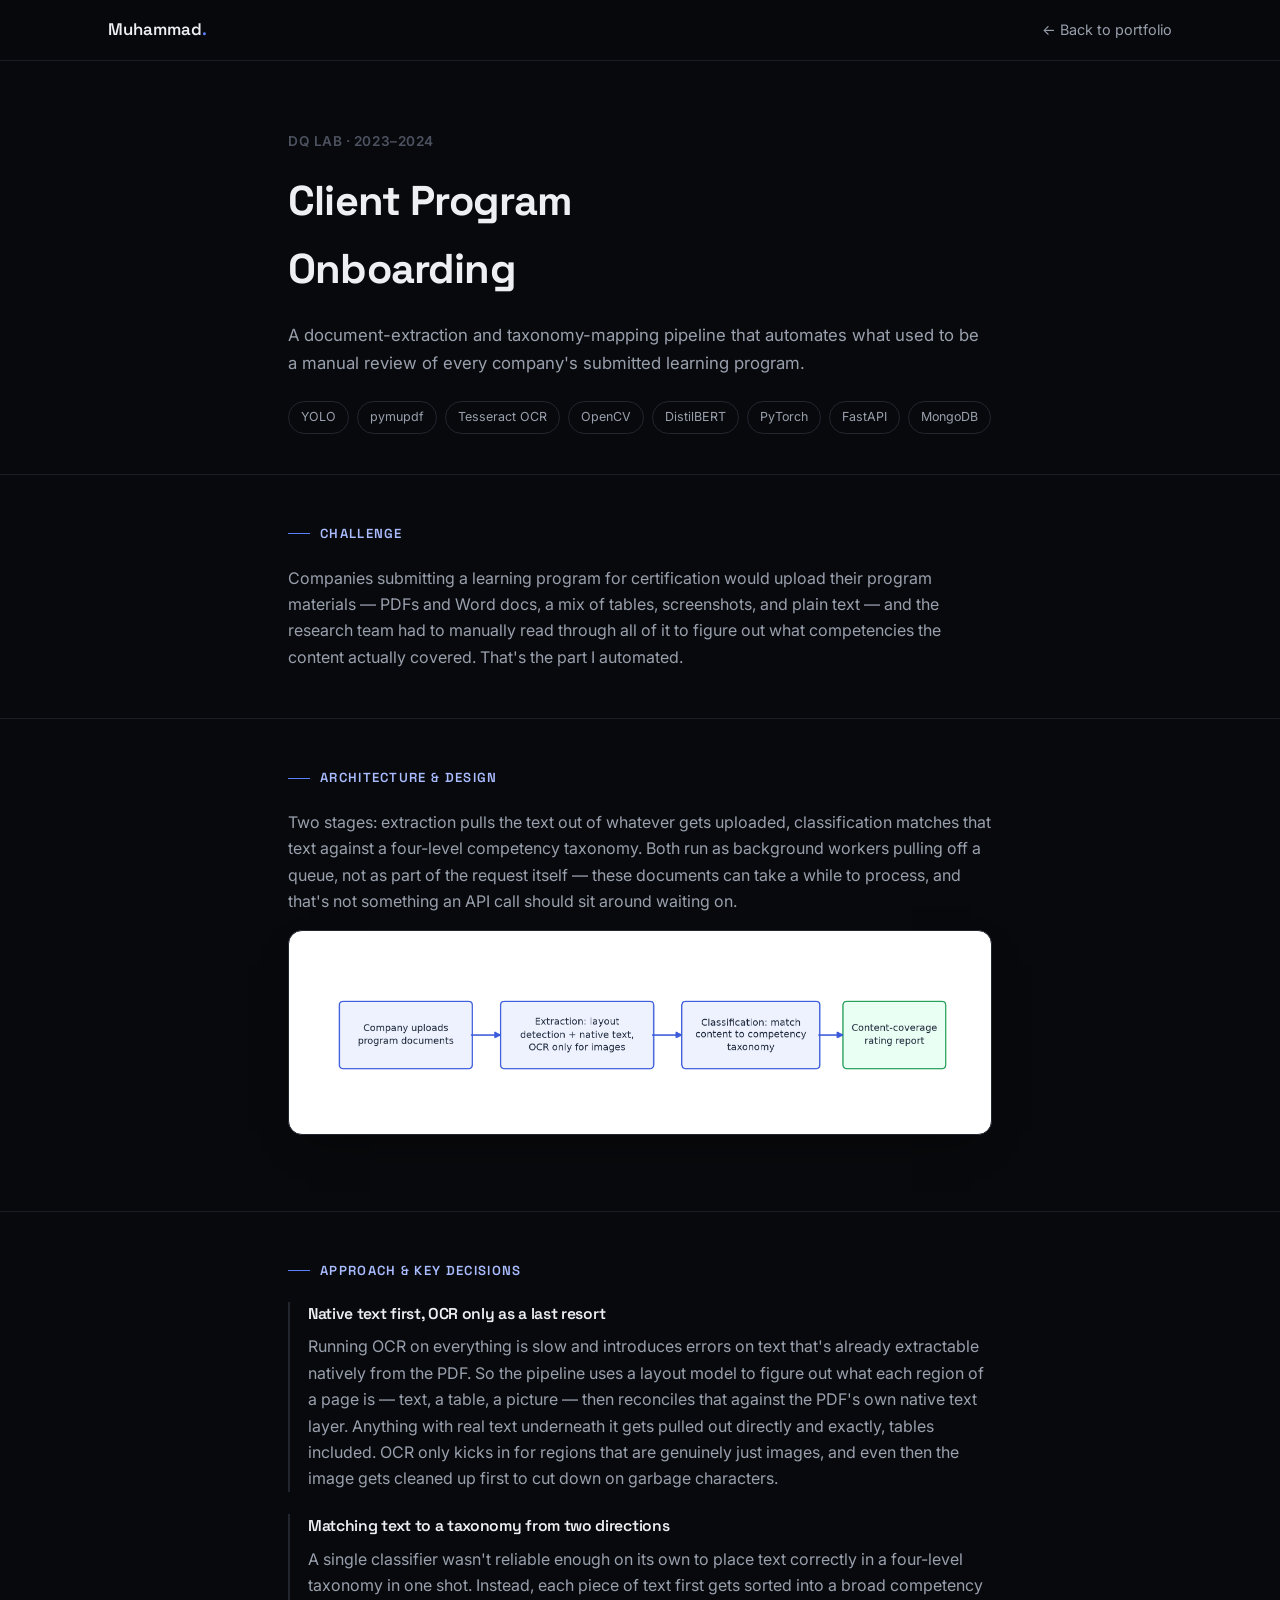
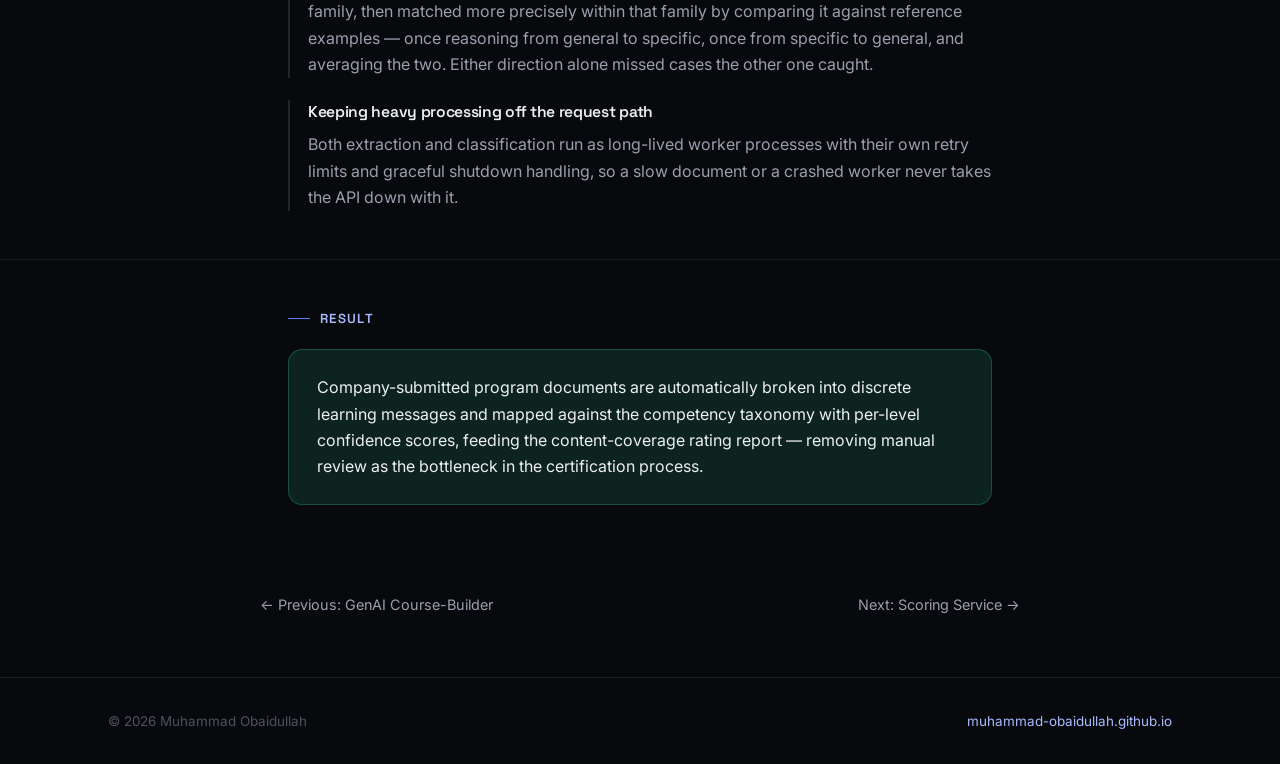
==== projects/client-onboarding.html @ df45f11d "Redesign portfolio: hero with photo, project card grid linking to detailed case-study pages, skills " ====
<!doctype html>
<html lang="en">
<head>
<meta charset="UTF-8">
<meta name="viewport" content="width=device-width, initial-scale=1.0">
<title>Client Program Onboarding — Muhammad Obaidullah</title>
<meta name="description" content="Case study: a document extraction and competency-taxonomy mapping pipeline for program certification review.">
<link rel="preconnect" href="https://fonts.googleapis.com">
<link rel="preconnect" href="https://fonts.gstatic.com" crossorigin>
<link href="https://fonts.googleapis.com/css2?family=Space+Grotesk:wght@500;600;700&family=Inter:wght@400;500;600&display=swap" rel="stylesheet">
<link rel="stylesheet" href="../style.css">
</head>
<body>

<header class="site-header">
  <div class="wrap">
    <span class="brand">Muhammad<span>.</span></span>
    <a class="back-link" href="../index.html#work">← Back to portfolio</a>
  </div>
</header>

<main>
  <section class="proj-hero">
    <div class="wrap-narrow">
      <p class="proj-meta">DQ Lab · 2023–2024</p>
      <h1>Client Program Onboarding</h1>
      <p class="lede">
        A document-extraction and taxonomy-mapping pipeline that automates what used to be
        a manual review of every company's submitted learning program.
      </p>
      <div class="proj-tags">
        <span>YOLO</span><span>pymupdf</span><span>Tesseract OCR</span><span>OpenCV</span><span>DistilBERT</span><span>PyTorch</span><span>FastAPI</span><span>MongoDB</span>
      </div>
    </div>
  </section>

  <section class="proj-section">
    <div class="wrap-narrow">
      <h2>Challenge</h2>
      <p>
        Companies submitting a learning program for certification would upload their program
        materials — PDFs and Word docs, a mix of tables, screenshots, and plain text — and
        the research team had to manually read through all of it to figure out what
        competencies the content actually covered. That's the part I automated.
      </p>
    </div>
  </section>

  <section class="proj-section">
    <div class="wrap-narrow">
      <h2>Architecture &amp; design</h2>
      <p>
        Two stages: extraction pulls the text out of whatever gets uploaded, classification
        matches that text against a four-level competency taxonomy. Both run as background
        workers pulling off a queue, not as part of the request itself — these documents can
        take a while to process, and that's not something an API call should sit around
        waiting on.
      </p>
      <div class="proj-diagram">
        <img src="../images/diagrams/diagram-2-onboarding.png" alt="Document onboarding pipeline: company uploads program documents, extraction stage combines layout detection with native PDF text and OCR only for images, classification matches content to a competency taxonomy, producing a content-coverage rating report.">
      </div>
    </div>
  </section>

  <section class="proj-section">
    <div class="wrap-narrow">
      <h2>Approach &amp; key decisions</h2>

      <div class="decision">
        <h4>Native text first, OCR only as a last resort</h4>
        <p>
          Running OCR on everything is slow and introduces errors on text that's already
          extractable natively from the PDF. So the pipeline uses a layout model to figure
          out what each region of a page is — text, a table, a picture — then reconciles
          that against the PDF's own native text layer. Anything with real text underneath
          it gets pulled out directly and exactly, tables included. OCR only kicks in for
          regions that are genuinely just images, and even then the image gets cleaned up
          first to cut down on garbage characters.
        </p>
      </div>

      <div class="decision">
        <h4>Matching text to a taxonomy from two directions</h4>
        <p>
          A single classifier wasn't reliable enough on its own to place text correctly in a
          four-level taxonomy in one shot. Instead, each piece of text first gets sorted into
          a broad competency family, then matched more precisely within that family by
          comparing it against reference examples — once reasoning from general to specific,
          once from specific to general, and averaging the two. Either direction alone
          missed cases the other one caught.
        </p>
      </div>

      <div class="decision">
        <h4>Keeping heavy processing off the request path</h4>
        <p>
          Both extraction and classification run as long-lived worker processes with their
          own retry limits and graceful shutdown handling, so a slow document or a crashed
          worker never takes the API down with it.
        </p>
      </div>
    </div>
  </section>

  <section class="proj-section">
    <div class="wrap-narrow">
      <h2>Result</h2>
      <div class="result-banner">
        <p>
          Company-submitted program documents are automatically broken into discrete
          learning messages and mapped against the competency taxonomy with per-level
          confidence scores, feeding the content-coverage rating report — removing manual
          review as the bottleneck in the certification process.
        </p>
      </div>
    </div>
  </section>

  <div class="wrap-narrow proj-nav">
    <a href="course-builder.html">← Previous: GenAI Course-Builder</a>
    <a href="scoring-service.html">Next: Scoring Service →</a>
  </div>
</main>

<footer>
  <div class="wrap">
    <span>© <span id="year"></span> Muhammad Obaidullah</span>
    <span><a href="../index.html">muhammad-obaidullah.github.io</a></span>
  </div>
</footer>

<script src="../script.js"></script>
</body>
</html>
---- style.css ----
/* ---------------------------------------------------------------------- */
/* Tokens                                                                  */
/* ---------------------------------------------------------------------- */
:root {
  --bg: #08090c;
  --bg-soft: #0e1015;
  --card: #12151b;
  --card-hover: #171b23;
  --border: #22262f;
  --border-soft: #1a1d24;
  --text: #edeff3;
  --text-dim: #99a0ad;
  --text-faint: #4d5260;
  --accent: #5b7fff;
  --accent-soft: #5b7fff26;
  --accent-text: #a9bcff;
  --good: #34d399;
  --good-soft: #34d39922;
  --max: 1120px;
  --max-narrow: 760px;
  --radius: 14px;
  --font-display: "Space Grotesk", "Segoe UI", sans-serif;
  --font-body: "Inter", -apple-system, BlinkMacSystemFont, "Segoe UI", sans-serif;
}

* { box-sizing: border-box; }
html { scroll-behavior: smooth; }

body {
  margin: 0;
  background: var(--bg);
  color: var(--text);
  font-family: var(--font-body);
  line-height: 1.65;
  font-size: 16px;
  -webkit-font-smoothing: antialiased;
}

.wrap { max-width: var(--max); margin: 0 auto; padding: 0 28px; }
.wrap-narrow { max-width: var(--max-narrow); margin: 0 auto; padding: 0 28px; }

a { color: var(--accent-text); text-decoration: none; }
a:hover { text-decoration: underline; }

h1, h2, h3, h4 { font-family: var(--font-display); letter-spacing: -0.02em; margin: 0; }

img { max-width: 100%; display: block; }

::selection { background: var(--accent-soft); color: var(--text); }

/* ---------------------------------------------------------------------- */
/* Header                                                                  */
/* ---------------------------------------------------------------------- */
.site-header {
  position: sticky;
  top: 0;
  z-index: 20;
  background: rgba(8, 9, 12, 0.82);
  backdrop-filter: blur(10px);
  border-bottom: 1px solid var(--border-soft);
}
.site-header .wrap {
  display: flex;
  align-items: center;
  justify-content: space-between;
  padding: 16px 28px;
}
.brand {
  font-family: var(--font-display);
  font-weight: 600;
  font-size: 1.05rem;
  color: var(--text);
}
.brand span { color: var(--accent); }
nav.site-nav { display: flex; align-items: center; gap: 28px; }
nav.site-nav a {
  color: var(--text-dim);
  font-size: 0.9rem;
  font-weight: 500;
}
nav.site-nav a:hover { color: var(--text); text-decoration: none; }
.nav-cta {
  padding: 9px 18px;
  border-radius: 999px;
  border: 1px solid var(--border);
  color: var(--text) !important;
  font-size: 0.85rem !important;
  font-weight: 600 !important;
}
.nav-cta:hover { border-color: var(--accent); background: var(--accent-soft); text-decoration: none !important; }
.back-link { color: var(--text-dim); font-size: 0.9rem; }
.back-link:hover { color: var(--text); }

/* ---------------------------------------------------------------------- */
/* Hero                                                                    */
/* ---------------------------------------------------------------------- */
.hero {
  position: relative;
  padding: 92px 0 72px;
  overflow: hidden;
}
.hero::before {
  content: "";
  position: absolute;
  top: -220px;
  right: -180px;
  width: 640px;
  height: 640px;
  background:
    radial-gradient(circle at 30% 30%, #5b7fff55, transparent 60%),
    radial-gradient(circle at 70% 70%, #34d39933, transparent 55%);
  filter: blur(10px);
  animation: drift 16s ease-in-out infinite alternate;
  pointer-events: none;
}
@keyframes drift {
  from { transform: translate(0, 0) scale(1); }
  to   { transform: translate(-40px, 30px) scale(1.08); }
}
.hero .wrap { position: relative; }
.hero-grid {
  display: grid;
  grid-template-columns: 1fr auto;
  gap: 48px;
  align-items: center;
}
.eyebrow {
  display: inline-flex;
  align-items: center;
  gap: 10px;
  color: var(--accent-text);
  font-size: 0.82rem;
  font-weight: 600;
  letter-spacing: 0.08em;
  text-transform: uppercase;
  margin: 0 0 20px;
}
.eyebrow::before { content: ""; width: 22px; height: 1px; background: var(--accent); display: inline-block; }
.hero h1 {
  font-size: clamp(2.2rem, 5vw, 3.4rem);
  line-height: 1.08;
  margin: 0 0 24px;
  max-width: 11ch;
}
.hero h1 .outline {
  color: transparent;
  -webkit-text-stroke: 1.5px var(--text-dim);
}
.hero .summary {
  color: var(--text-dim);
  max-width: 52ch;
  font-size: 1.02rem;
  margin: 0 0 32px;
}
.hero-actions { display: flex; gap: 14px; flex-wrap: wrap; }
.btn {
  display: inline-flex;
  align-items: center;
  gap: 8px;
  padding: 13px 24px;
  border-radius: 999px;
  font-weight: 600;
  font-size: 0.92rem;
}
.btn-primary {
  background: var(--accent);
  color: #0a0b0f !important;
}
.btn-primary:hover { background: #7a97ff; text-decoration: none; }
.btn-ghost {
  border: 1px solid var(--border);
  color: var(--text) !important;
}
.btn-ghost:hover { border-color: var(--accent); background: var(--accent-soft); text-decoration: none; }

.hero-photo {
  width: 168px;
  height: 168px;
  border-radius: 28px;
  overflow: hidden;
  border: 1px solid var(--border);
  box-shadow: 0 0 0 6px var(--accent-soft), 0 20px 50px -20px rgba(0,0,0,0.7);
  flex-shrink: 0;
}
.hero-photo img { width: 100%; height: 100%; object-fit: cover; }

/* ---------------------------------------------------------------------- */
/* Stats                                                                   */
/* ---------------------------------------------------------------------- */
.stats {
  border-top: 1px solid var(--border-soft);
  border-bottom: 1px solid var(--border-soft);
  padding: 36px 0;
}
.stats .wrap {
  display: grid;
  grid-template-columns: repeat(4, 1fr);
  gap: 24px;
}
.stat-num {
  font-family: var(--font-display);
  font-size: 2.1rem;
  color: var(--accent-text);
  font-weight: 600;
}
.stat-label { color: var(--text-dim); font-size: 0.86rem; margin-top: 4px; }

/* ---------------------------------------------------------------------- */
/* Sections                                                                */
/* ---------------------------------------------------------------------- */
section { padding: 88px 0; }
.section-label {
  display: inline-flex;
  align-items: center;
  gap: 10px;
  color: var(--text-dim);
  font-size: 0.8rem;
  font-weight: 600;
  letter-spacing: 0.1em;
  text-transform: uppercase;
  margin: 0 0 18px;
}
.section-label::before { content: ""; width: 22px; height: 1px; background: var(--accent); }
.section-title {
  font-size: clamp(1.5rem, 3vw, 2.1rem);
  margin: 0 0 40px;
  max-width: 24ch;
}

/* About reveal */
.about-text {
  font-size: clamp(1.1rem, 2.2vw, 1.45rem);
  line-height: 1.6;
  max-width: 820px;
  font-family: var(--font-display);
  font-weight: 500;
}
.about-text .word {
  color: var(--text-faint);
  transition: color 0.4s ease;
}
.about-text .word.revealed { color: var(--text); }
.about-sub {
  margin-top: 28px;
  color: var(--text-dim);
  max-width: 640px;
}

/* ---------------------------------------------------------------------- */
/* Experience timeline                                                     */
/* ---------------------------------------------------------------------- */
.timeline { position: relative; padding-left: 28px; border-left: 1px solid var(--border); }
.tl-item { position: relative; padding-bottom: 40px; }
.tl-item:last-child { padding-bottom: 0; }
.tl-item::before {
  content: "";
  position: absolute;
  left: -33px;
  top: 4px;
  width: 9px;
  height: 9px;
  border-radius: 50%;
  background: var(--bg);
  border: 2px solid var(--accent);
}
.tl-head {
  display: flex;
  justify-content: space-between;
  align-items: baseline;
  flex-wrap: wrap;
  gap: 4px 16px;
  margin-bottom: 6px;
}
.tl-head h3 { font-size: 1.08rem; font-weight: 600; }
.tl-head .company { color: var(--accent-text); }
.tl-date { color: var(--text-faint); font-size: 0.84rem; white-space: nowrap; }
.tl-item p { color: var(--text-dim); margin: 0; max-width: 64ch; }
.tl-item .tl-link { font-size: 0.86rem; margin-top: 8px; display: inline-block; }

/* ---------------------------------------------------------------------- */
/* Work grid (project cards)                                               */
/* ---------------------------------------------------------------------- */
.work-grid {
  display: grid;
  grid-template-columns: repeat(2, 1fr);
  gap: 24px;
}
.work-card {
  display: block;
  background: var(--card);
  border: 1px solid var(--border);
  border-radius: var(--radius);
  overflow: hidden;
  transition: border-color 0.2s ease, transform 0.2s ease, background 0.2s ease;
}
.work-card:hover {
  border-color: var(--accent);
  background: var(--card-hover);
  text-decoration: none;
  transform: translateY(-3px);
}
.work-card .thumb {
  background: #ffffff;
  padding: 18px;
  display: flex;
  align-items: center;
  justify-content: center;
  height: 168px;
}
.work-card .thumb img { width: 100%; height: 100%; object-fit: contain; }
.work-card .body { padding: 22px 22px 24px; }
.work-card .meta {
  color: var(--text-faint);
  font-size: 0.78rem;
  font-weight: 600;
  letter-spacing: 0.04em;
  text-transform: uppercase;
  margin: 0 0 8px;
}
.work-card h3 { font-size: 1.12rem; margin: 0 0 10px; color: var(--text); }
.work-card .tags { display: flex; flex-wrap: wrap; gap: 6px; margin: 0 0 14px; }
.work-card .tags span {
  font-size: 0.74rem;
  color: var(--text-dim);
  border: 1px solid var(--border);
  padding: 3px 10px;
  border-radius: 999px;
}
.work-card .view {
  color: var(--accent-text);
  font-size: 0.86rem;
  font-weight: 600;
}
.work-card.full { grid-column: 1 / -1; }
.work-card.full .thumb { height: 220px; }

/* ---------------------------------------------------------------------- */
/* Skills accordion                                                        */
/* ---------------------------------------------------------------------- */
.accordion-item { border-top: 1px solid var(--border-soft); }
.accordion-item:last-child { border-bottom: 1px solid var(--border-soft); }
.accordion-trigger {
  width: 100%;
  background: none;
  border: none;
  display: flex;
  align-items: center;
  gap: 16px;
  padding: 22px 0;
  cursor: pointer;
  text-align: left;
  color: var(--text);
  font-family: var(--font-display);
}
.accordion-trigger .idx { color: var(--text-faint); font-size: 0.8rem; width: 22px; flex-shrink: 0; }
.accordion-trigger .label { font-size: 1.08rem; font-weight: 500; flex: 1; }
.accordion-trigger .icon {
  color: var(--text-dim);
  font-size: 1.3rem;
  font-weight: 300;
  transition: transform 0.25s ease;
}
.accordion-item.open .accordion-trigger .icon { transform: rotate(45deg); color: var(--accent); }
.accordion-panel {
  max-height: 0;
  overflow: hidden;
  transition: max-height 0.3s ease, padding 0.3s ease;
}
.accordion-item.open .accordion-panel { max-height: 240px; padding-bottom: 24px; }
.accordion-panel .tags { display: flex; flex-wrap: wrap; gap: 8px; padding-left: 38px; }
.accordion-panel .tags span {
  font-size: 0.82rem;
  color: var(--text-dim);
  border: 1px solid var(--border);
  padding: 6px 14px;
  border-radius: 999px;
}

/* ---------------------------------------------------------------------- */
/* Education / contact                                                     */
/* ---------------------------------------------------------------------- */
#education p, #contact .lead { color: var(--text-dim); max-width: 640px; margin: 0 0 14px; }
.contact-links { display: flex; gap: 20px; flex-wrap: wrap; margin-top: 28px; }
.contact-links a { font-size: 0.95rem; }

/* Footer */
footer {
  border-top: 1px solid var(--border-soft);
  padding: 32px 0;
  color: var(--text-faint);
  font-size: 0.84rem;
}
footer .wrap { display: flex; justify-content: space-between; flex-wrap: wrap; gap: 10px; }

/* ---------------------------------------------------------------------- */
/* Project detail pages                                                    */
/* ---------------------------------------------------------------------- */
.proj-hero { padding: 56px 0 40px; border-bottom: 1px solid var(--border-soft); }
.proj-meta { color: var(--text-faint); font-size: 0.85rem; font-weight: 600; letter-spacing: 0.04em; text-transform: uppercase; margin-bottom: 14px; }
.proj-hero h1 { font-size: clamp(1.8rem, 4vw, 2.6rem); margin-bottom: 18px; max-width: 18ch; }
.proj-hero .lede { color: var(--text-dim); font-size: 1.05rem; max-width: 70ch; margin-bottom: 24px; }
.proj-tags { display: flex; flex-wrap: wrap; gap: 8px; }
.proj-tags span { font-size: 0.78rem; color: var(--text-dim); border: 1px solid var(--border); padding: 5px 12px; border-radius: 999px; }

.proj-section { padding: 48px 0; border-bottom: 1px solid var(--border-soft); }
.proj-section:last-of-type { border-bottom: none; }
.proj-section h2 {
  font-size: 0.82rem;
  font-weight: 600;
  letter-spacing: 0.1em;
  text-transform: uppercase;
  color: var(--accent-text);
  margin-bottom: 20px;
  display: flex;
  align-items: center;
  gap: 10px;
}
.proj-section h2::before { content: ""; width: 22px; height: 1px; background: var(--accent); }
.proj-section p { color: var(--text-dim); max-width: 72ch; margin: 0 0 16px; }
.proj-section p:last-child { margin-bottom: 0; }
.proj-section p strong { color: var(--text); }

.proj-diagram {
  margin: 8px 0 28px;
  padding: 20px;
  background: #ffffff;
  border-radius: var(--radius);
  border: 1px solid var(--border);
  box-shadow: 0 16px 40px -20px rgba(0,0,0,0.6);
  overflow-x: auto;
}
.proj-diagram img { min-width: 600px; margin: 0 auto; }

.decision {
  margin-bottom: 22px;
  padding-left: 18px;
  border-left: 2px solid var(--border);
}
.decision:last-child { margin-bottom: 0; }
.decision h4 { font-size: 0.98rem; color: var(--text); margin-bottom: 6px; font-weight: 600; }
.decision p { margin: 0; }

.result-banner {
  background: var(--good-soft);
  border: 1px solid #34d39944;
  border-radius: var(--radius);
  padding: 24px 28px;
}
.result-banner p { color: var(--text); margin: 0; }

.proj-links { display: flex; gap: 20px; margin-top: 24px; }

.proj-nav {
  padding: 40px 0 60px;
  display: flex;
  justify-content: space-between;
  gap: 20px;
}
.proj-nav a {
  color: var(--text-dim);
  font-size: 0.9rem;
}
.proj-nav a:hover { color: var(--text); }

/* ---------------------------------------------------------------------- */
/* Responsive                                                              */
/* ---------------------------------------------------------------------- */
@media (max-width: 860px) {
  .hero-grid { grid-template-columns: 1fr; }
  .hero-photo { width: 110px; height: 110px; border-radius: 22px; order: -1; }
  .stats .wrap { grid-template-columns: repeat(2, 1fr); row-gap: 28px; }
  .work-grid { grid-template-columns: 1fr; }
}
@media (max-width: 640px) {
  nav.site-nav { display: none; }
  section { padding: 64px 0; }
  .hero { padding: 64px 0 48px; }
  .timeline { padding-left: 20px; }
  .tl-item::before { left: -25px; }
}
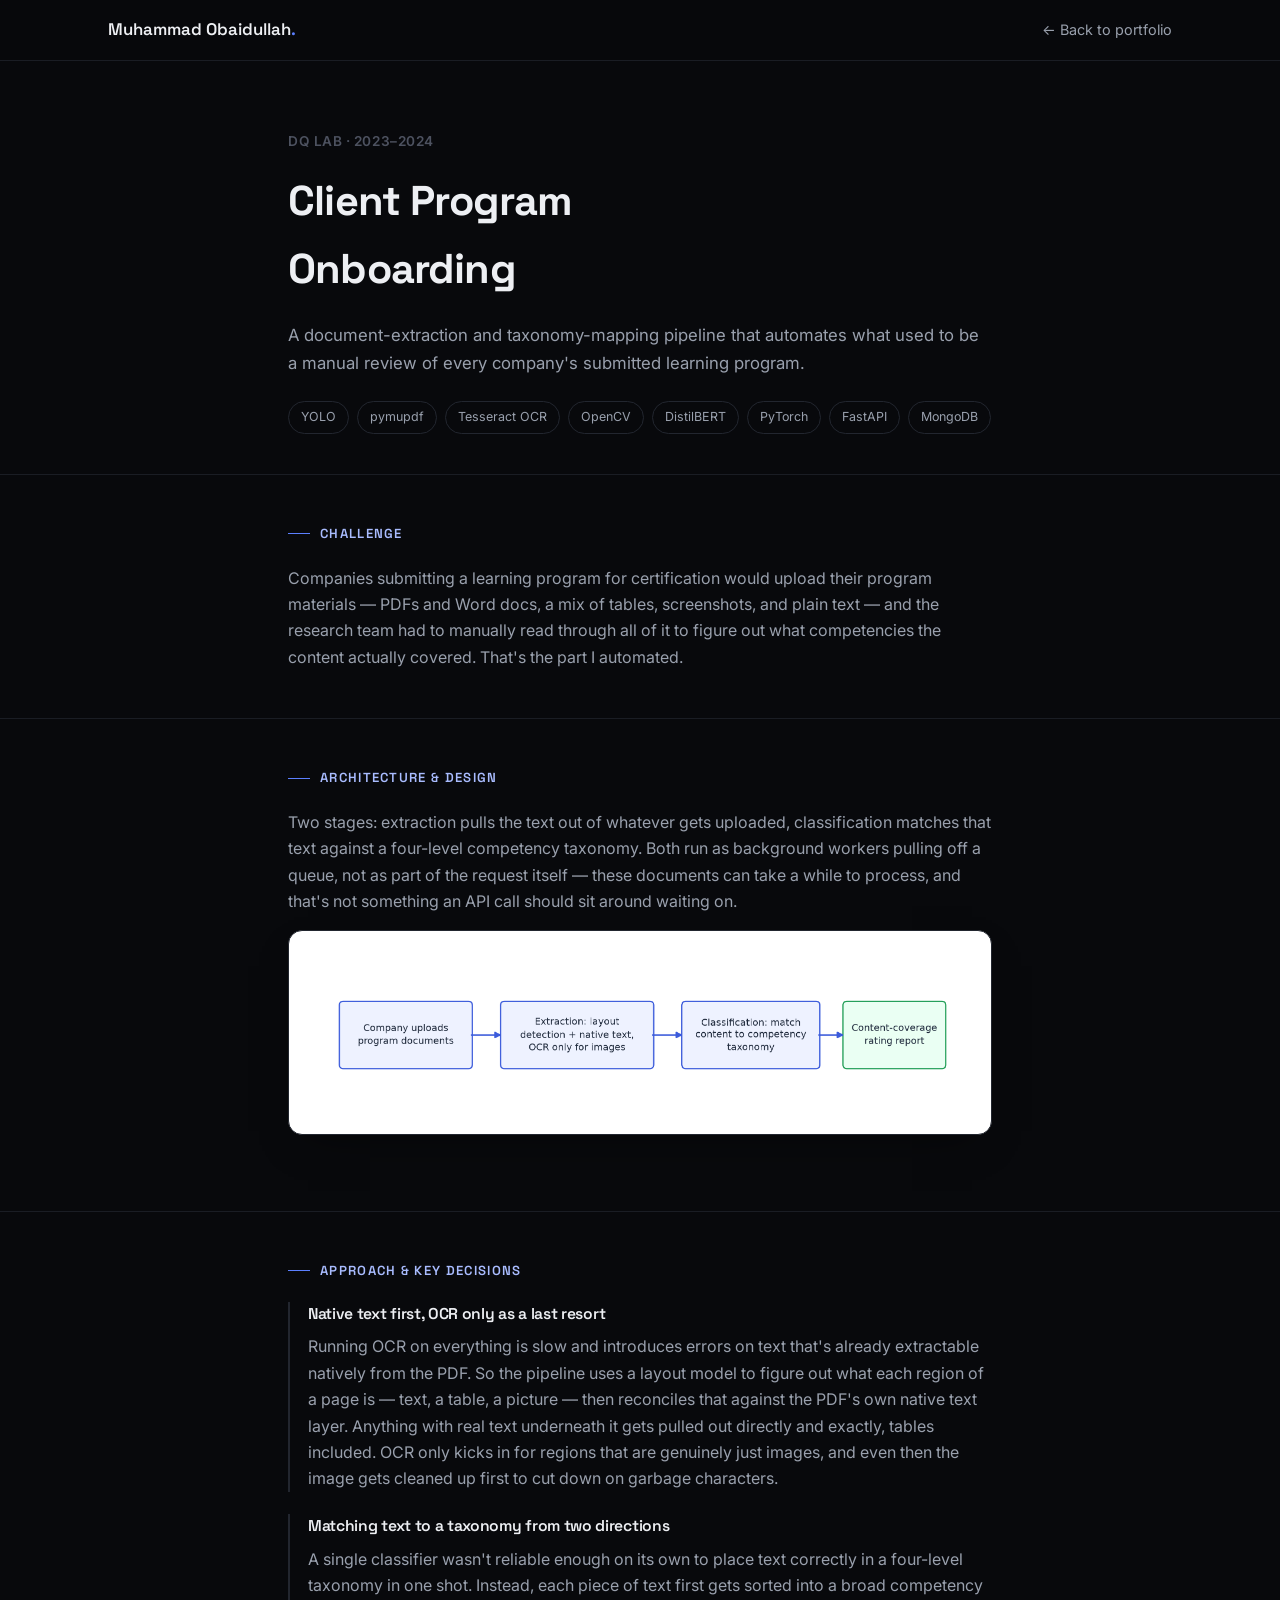
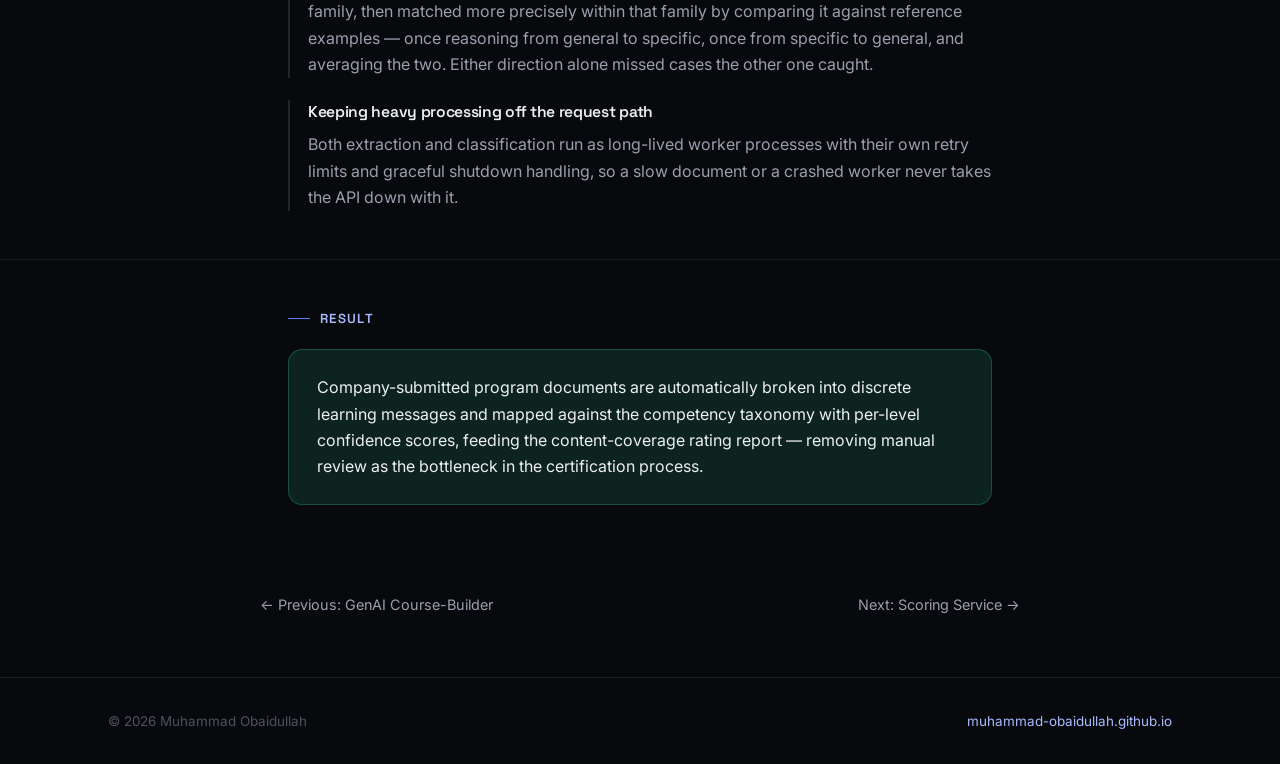
==== commit 7dcc61bd: "Recrop photo to shoulders, fix layout width consistency, make experience holistic, remove duplicatio" ====
--- a/projects/client-onboarding.html
+++ b/projects/client-onboarding.html
@@ -14,7 +14,7 @@
 
 <header class="site-header">
   <div class="wrap">
-    <span class="brand">Muhammad<span>.</span></span>
+    <span class="brand">Muhammad Obaidullah<span>.</span></span>
     <a class="back-link" href="../index.html#work">← Back to portfolio</a>
   </div>
 </header>
--- a/style.css
+++ b/style.css
@@ -194,8 +194,8 @@
 }
 .stats .wrap {
   display: grid;
-  grid-template-columns: repeat(4, 1fr);
-  gap: 24px;
+  grid-template-columns: repeat(3, max-content);
+  gap: 56px;
 }
 .stat-num {
   font-family: var(--font-display);
@@ -249,7 +249,7 @@
 /* ---------------------------------------------------------------------- */
 /* Experience timeline                                                     */
 /* ---------------------------------------------------------------------- */
-.timeline { position: relative; padding-left: 28px; border-left: 1px solid var(--border); }
+.timeline { position: relative; max-width: 780px; padding-left: 28px; border-left: 1px solid var(--border); }
 .tl-item { position: relative; padding-bottom: 40px; }
 .tl-item:last-child { padding-bottom: 0; }
 .tl-item::before {
@@ -337,6 +337,7 @@
 /* ---------------------------------------------------------------------- */
 /* Skills accordion                                                        */
 /* ---------------------------------------------------------------------- */
+.accordion { max-width: 780px; }
 .accordion-item { border-top: 1px solid var(--border-soft); }
 .accordion-item:last-child { border-bottom: 1px solid var(--border-soft); }
 .accordion-trigger {
@@ -468,7 +469,7 @@
 @media (max-width: 860px) {
   .hero-grid { grid-template-columns: 1fr; }
   .hero-photo { width: 110px; height: 110px; border-radius: 22px; order: -1; }
-  .stats .wrap { grid-template-columns: repeat(2, 1fr); row-gap: 28px; }
+  .stats .wrap { grid-template-columns: repeat(3, 1fr); gap: 20px; }
   .work-grid { grid-template-columns: 1fr; }
 }
 @media (max-width: 640px) {
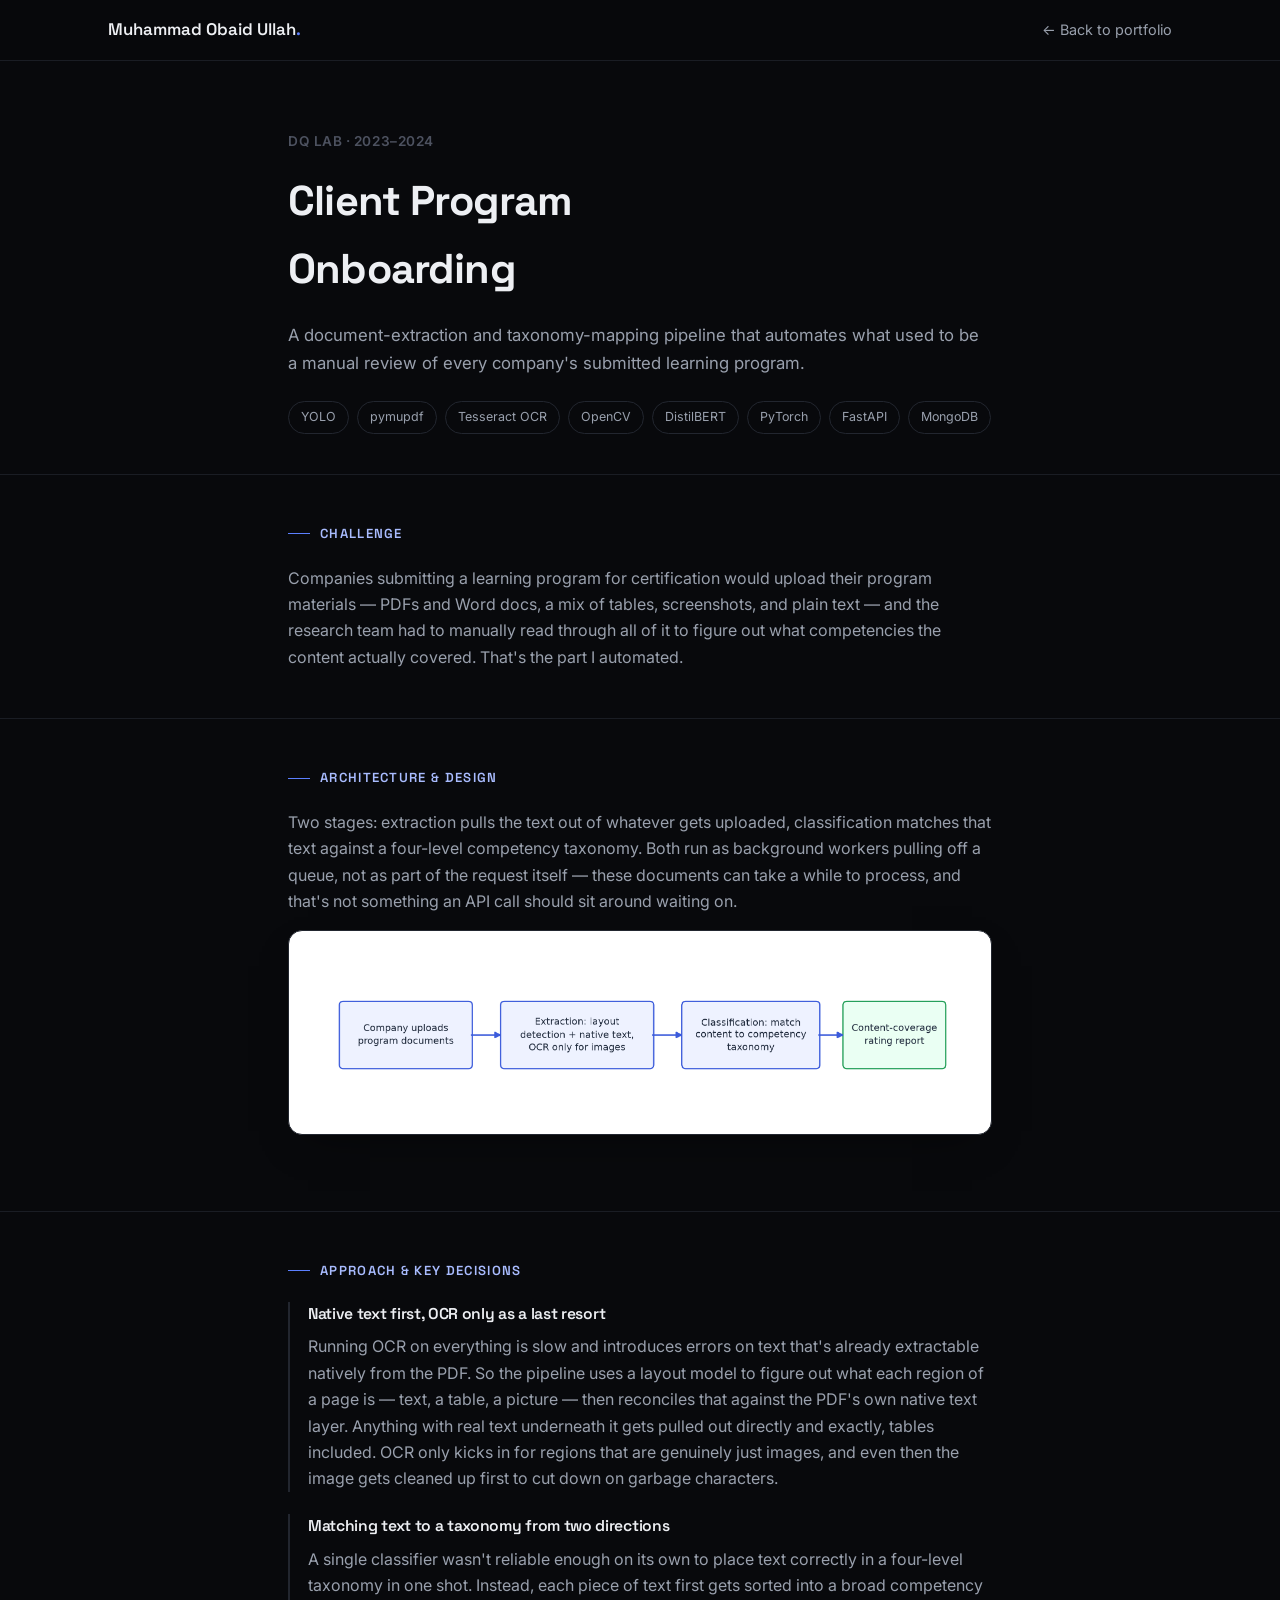
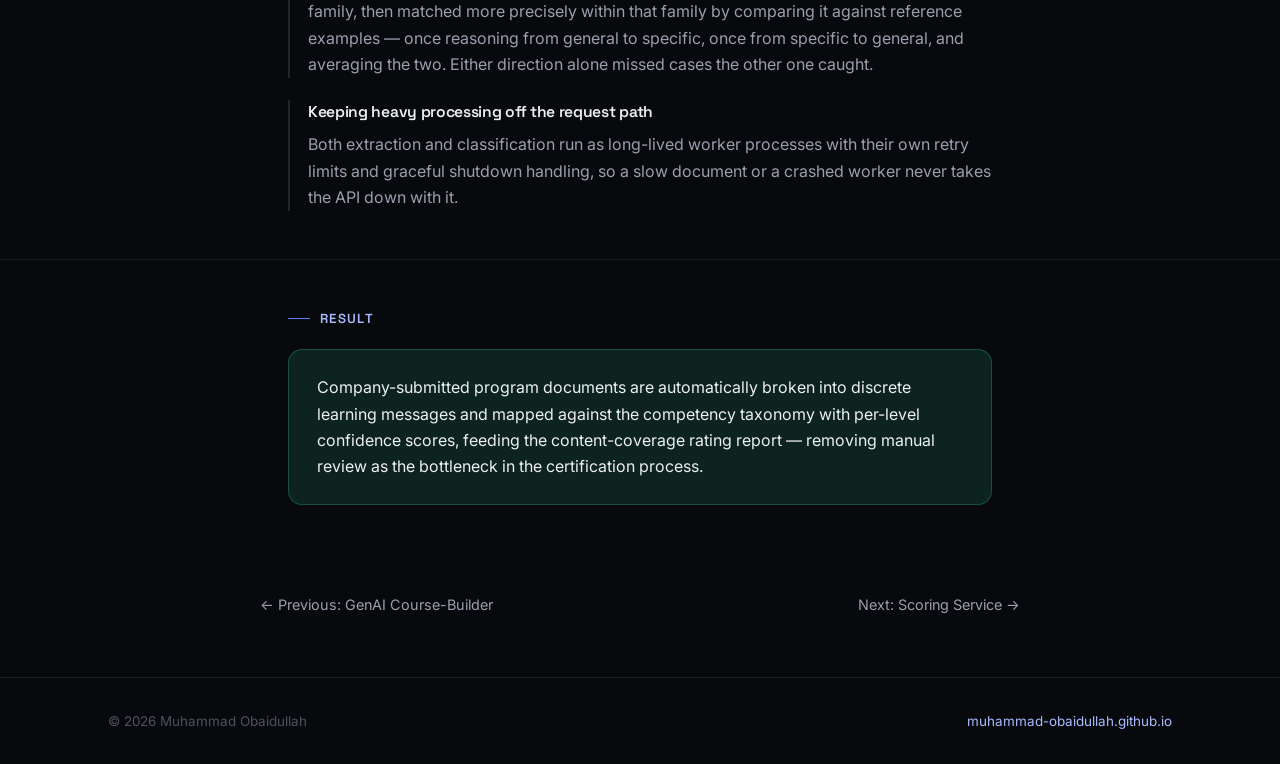
==== commit 635ccb26: "Remove hero photo, apply Obaid Ullah spelling consistently across project pages" ====
--- a/projects/client-onboarding.html
+++ b/projects/client-onboarding.html
@@ -14,7 +14,7 @@
 
 <header class="site-header">
   <div class="wrap">
-    <span class="brand">Muhammad Obaidullah<span>.</span></span>
+    <span class="brand">Muhammad Obaid Ullah<span>.</span></span>
     <a class="back-link" href="../index.html#work">← Back to portfolio</a>
   </div>
 </header>
--- a/style.css
+++ b/style.css
@@ -118,12 +118,6 @@
   to   { transform: translate(-40px, 30px) scale(1.08); }
 }
 .hero .wrap { position: relative; }
-.hero-grid {
-  display: grid;
-  grid-template-columns: 1fr auto;
-  gap: 48px;
-  align-items: center;
-}
 .eyebrow {
   display: inline-flex;
   align-items: center;
@@ -172,17 +166,6 @@
   color: var(--text) !important;
 }
 .btn-ghost:hover { border-color: var(--accent); background: var(--accent-soft); text-decoration: none; }
-
-.hero-photo {
-  width: 168px;
-  height: 168px;
-  border-radius: 28px;
-  overflow: hidden;
-  border: 1px solid var(--border);
-  box-shadow: 0 0 0 6px var(--accent-soft), 0 20px 50px -20px rgba(0,0,0,0.7);
-  flex-shrink: 0;
-}
-.hero-photo img { width: 100%; height: 100%; object-fit: cover; }
 
 /* ---------------------------------------------------------------------- */
 /* Stats                                                                   */
@@ -467,8 +450,6 @@
 /* Responsive                                                              */
 /* ---------------------------------------------------------------------- */
 @media (max-width: 860px) {
-  .hero-grid { grid-template-columns: 1fr; }
-  .hero-photo { width: 110px; height: 110px; border-radius: 22px; order: -1; }
   .stats .wrap { grid-template-columns: repeat(3, 1fr); gap: 20px; }
   .work-grid { grid-template-columns: 1fr; }
 }
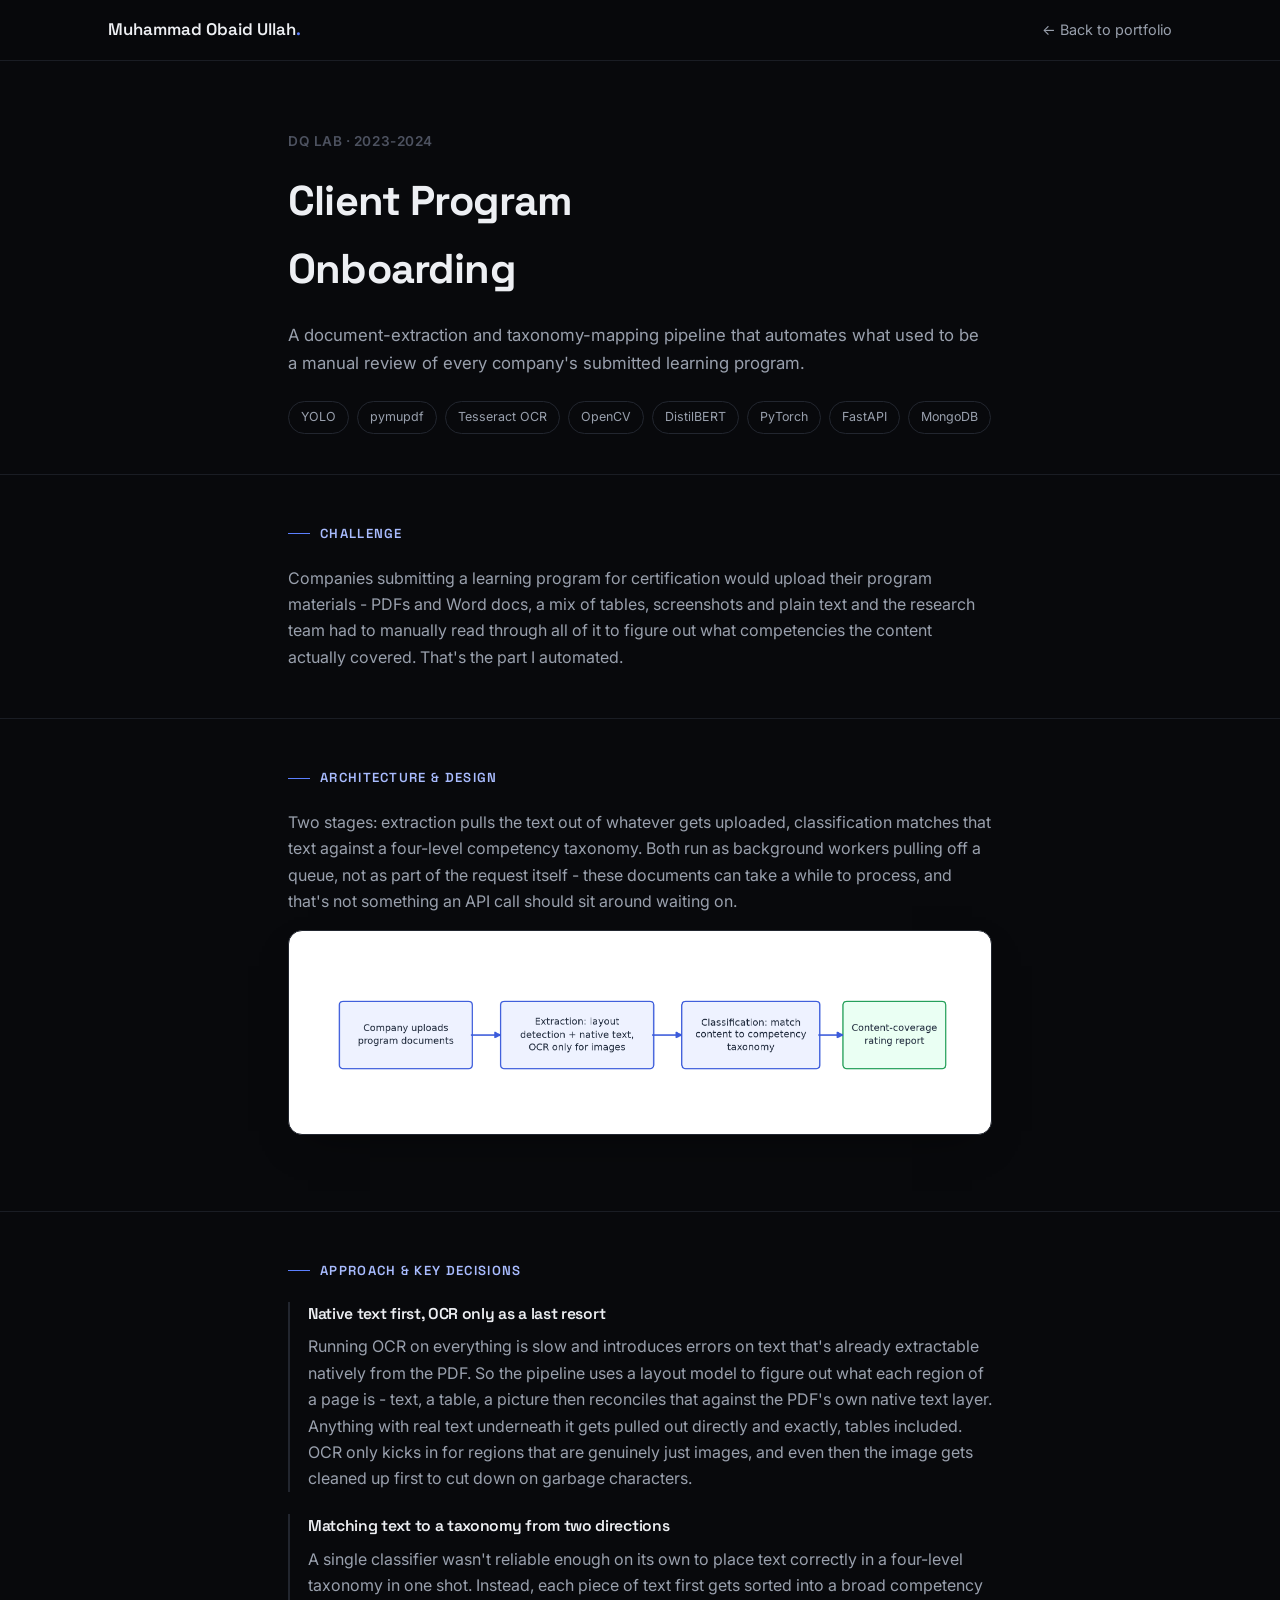
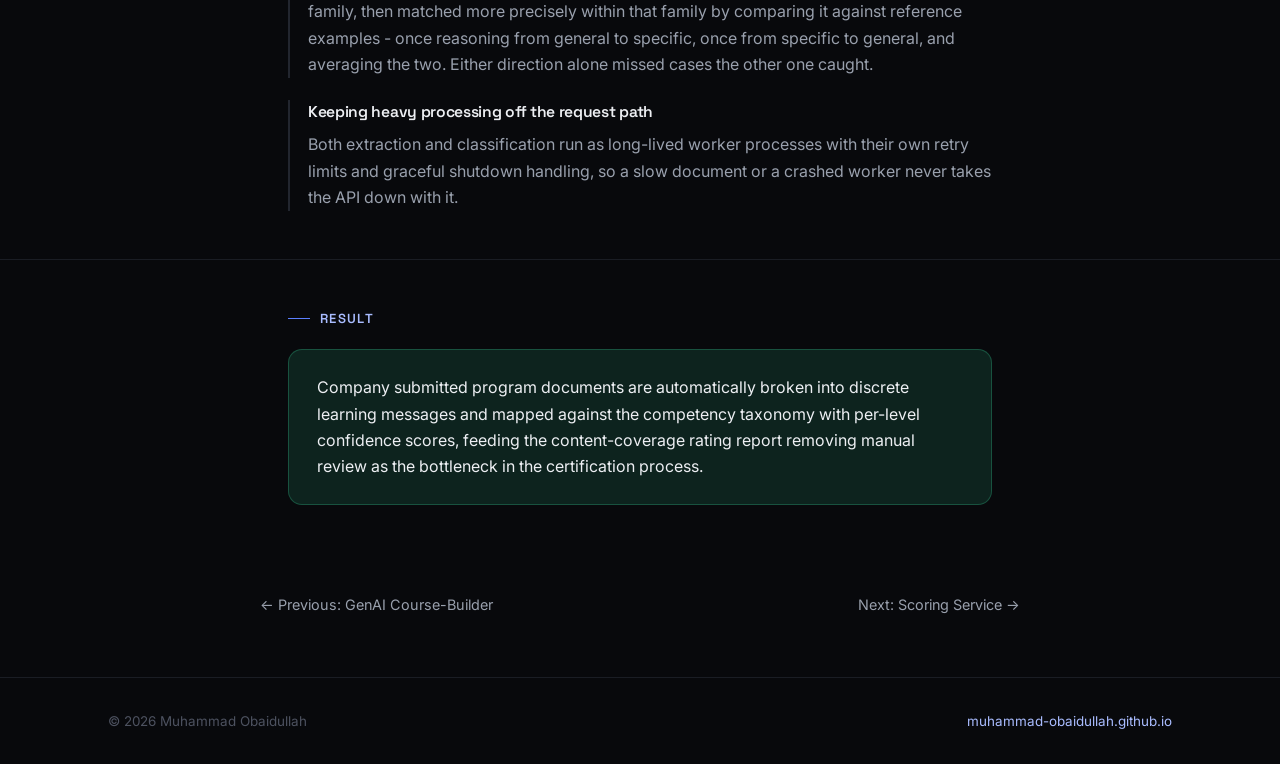
==== commit 2b61a4a0: "Fix punctuation and formatting in client-onboarding.html" ====
--- a/projects/client-onboarding.html
+++ b/projects/client-onboarding.html
@@ -22,7 +22,7 @@
 <main>
   <section class="proj-hero">
     <div class="wrap-narrow">
-      <p class="proj-meta">DQ Lab · 2023–2024</p>
+      <p class="proj-meta">DQ Lab · 2023-2024</p>
       <h1>Client Program Onboarding</h1>
       <p class="lede">
         A document-extraction and taxonomy-mapping pipeline that automates what used to be
@@ -39,7 +39,7 @@
       <h2>Challenge</h2>
       <p>
         Companies submitting a learning program for certification would upload their program
-        materials — PDFs and Word docs, a mix of tables, screenshots, and plain text — and
+        materials - PDFs and Word docs, a mix of tables, screenshots and plain text and
         the research team had to manually read through all of it to figure out what
         competencies the content actually covered. That's the part I automated.
       </p>
@@ -52,7 +52,7 @@
       <p>
         Two stages: extraction pulls the text out of whatever gets uploaded, classification
         matches that text against a four-level competency taxonomy. Both run as background
-        workers pulling off a queue, not as part of the request itself — these documents can
+        workers pulling off a queue, not as part of the request itself - these documents can
         take a while to process, and that's not something an API call should sit around
         waiting on.
       </p>
@@ -71,7 +71,7 @@
         <p>
           Running OCR on everything is slow and introduces errors on text that's already
           extractable natively from the PDF. So the pipeline uses a layout model to figure
-          out what each region of a page is — text, a table, a picture — then reconciles
+          out what each region of a page is - text, a table, a picture then reconciles
           that against the PDF's own native text layer. Anything with real text underneath
           it gets pulled out directly and exactly, tables included. OCR only kicks in for
           regions that are genuinely just images, and even then the image gets cleaned up
@@ -85,7 +85,7 @@
           A single classifier wasn't reliable enough on its own to place text correctly in a
           four-level taxonomy in one shot. Instead, each piece of text first gets sorted into
           a broad competency family, then matched more precisely within that family by
-          comparing it against reference examples — once reasoning from general to specific,
+          comparing it against reference examples - once reasoning from general to specific,
           once from specific to general, and averaging the two. Either direction alone
           missed cases the other one caught.
         </p>
@@ -107,9 +107,9 @@
       <h2>Result</h2>
       <div class="result-banner">
         <p>
-          Company-submitted program documents are automatically broken into discrete
+          Company submitted program documents are automatically broken into discrete
           learning messages and mapped against the competency taxonomy with per-level
-          confidence scores, feeding the content-coverage rating report — removing manual
+          confidence scores, feeding the content-coverage rating report removing manual
           review as the bottleneck in the certification process.
         </p>
       </div>
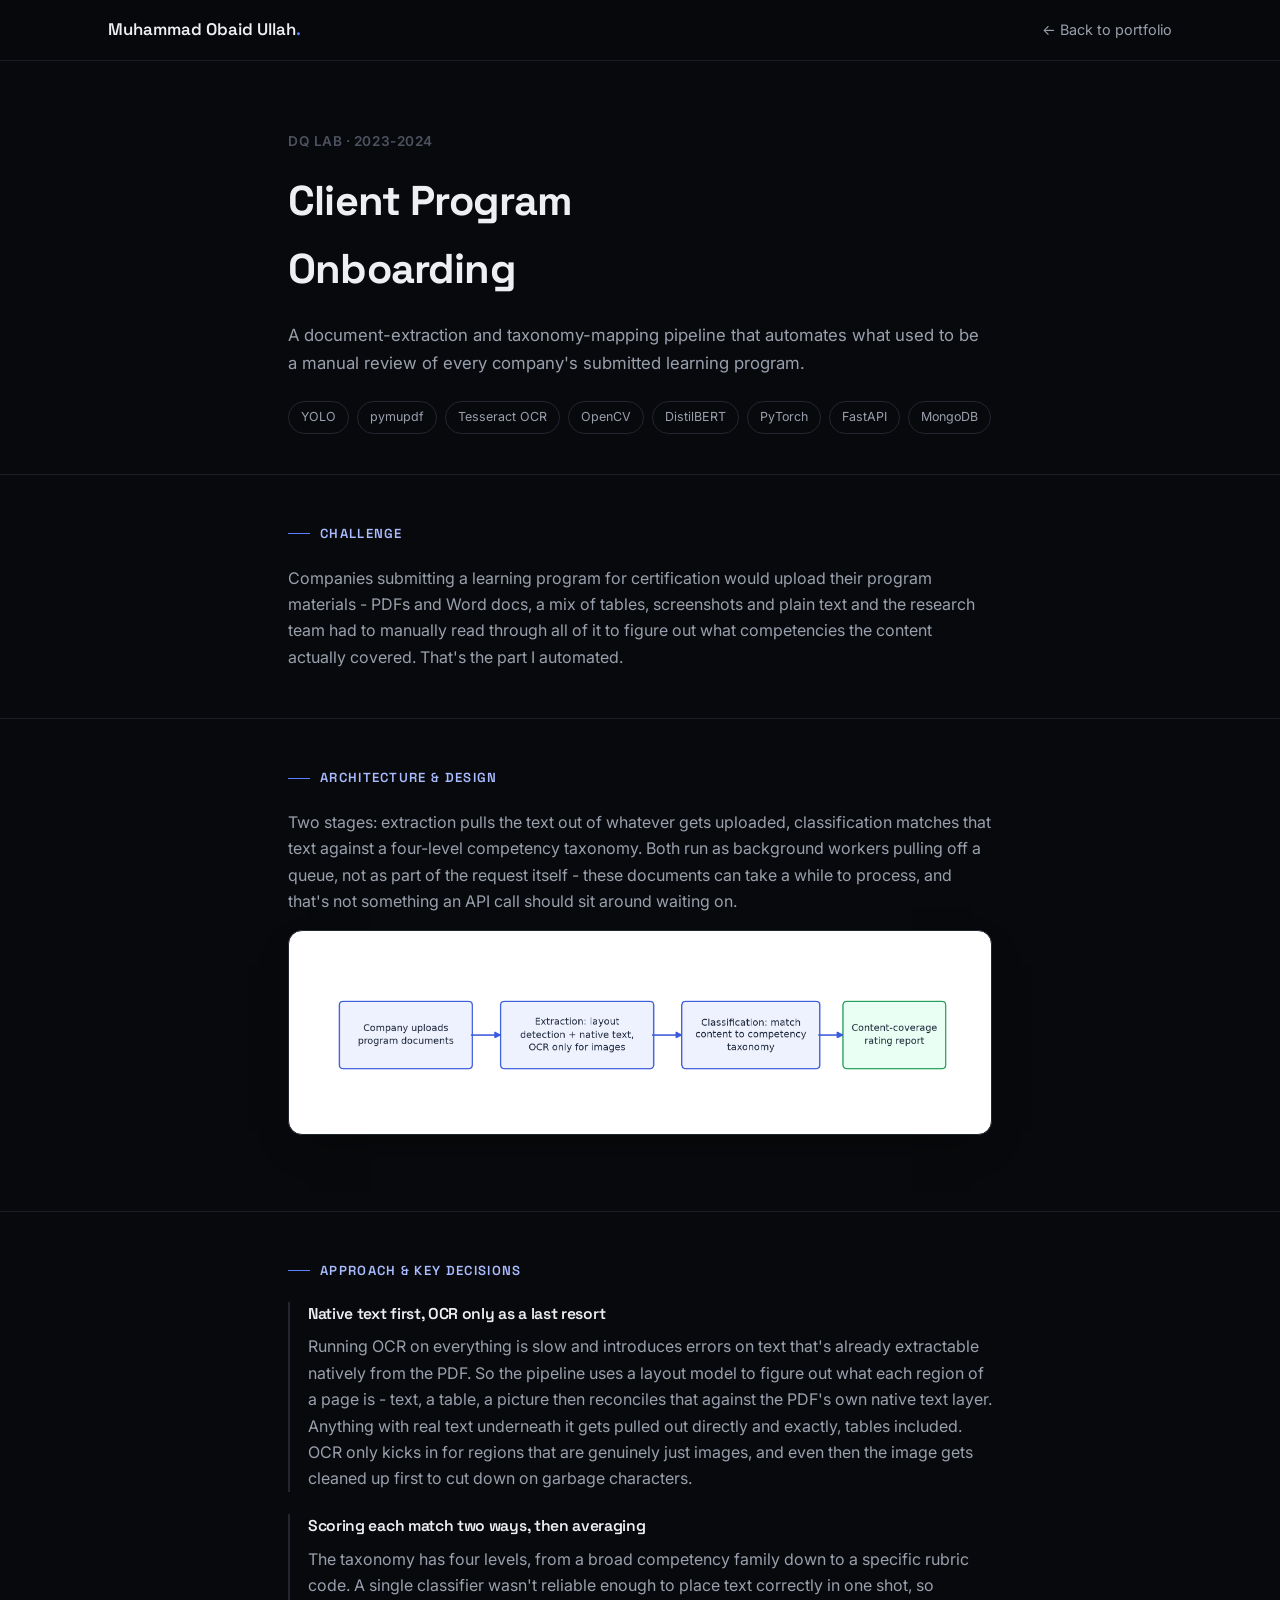
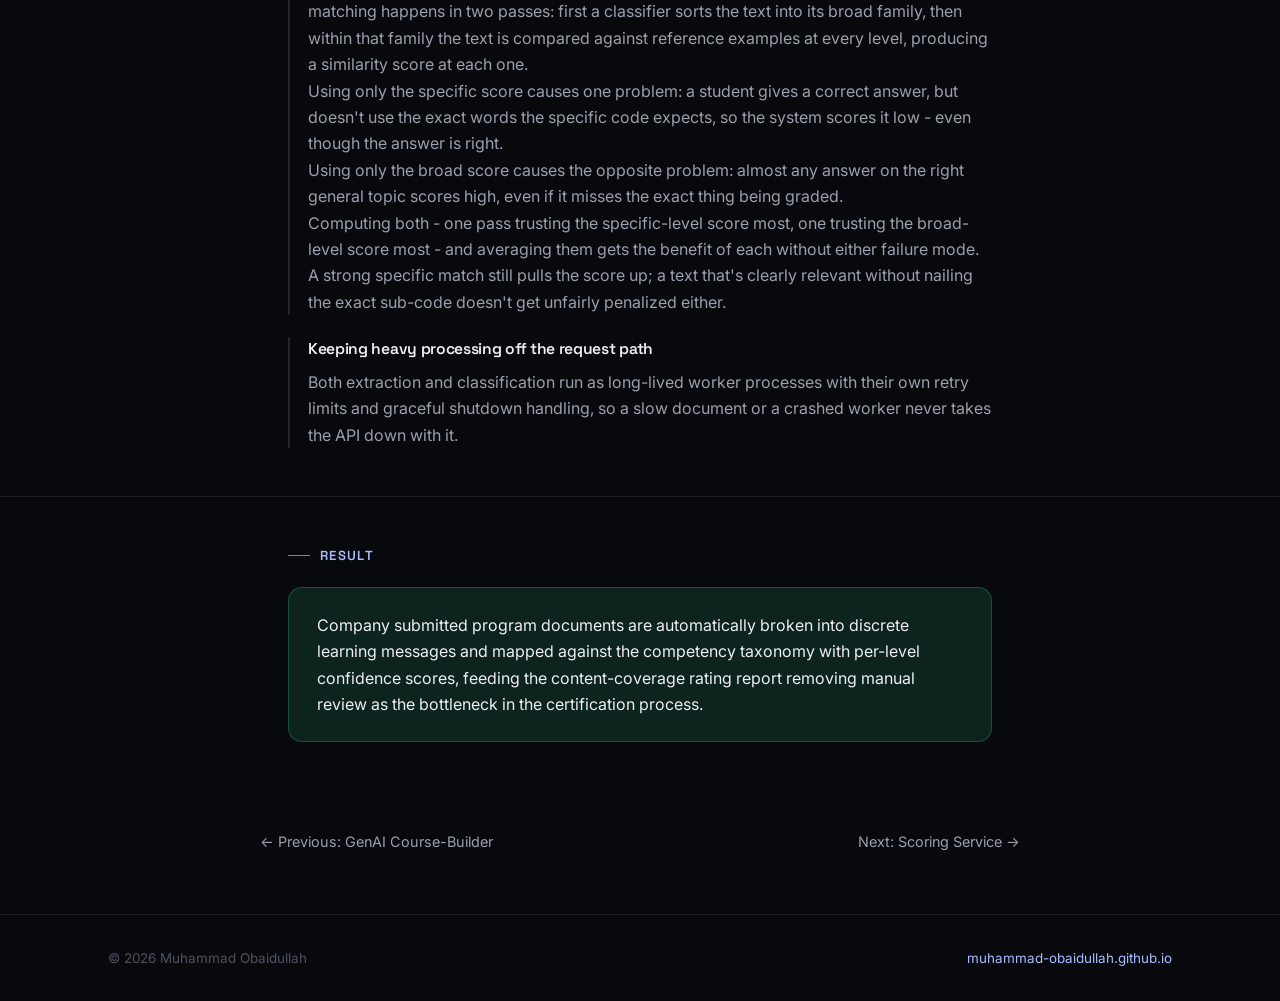
==== commit 0cb060d5: "Expand the taxonomy-matching decision with clearer reasoning and examples" ====
--- a/projects/client-onboarding.html
+++ b/projects/client-onboarding.html
@@ -80,14 +80,29 @@
       </div>
 
       <div class="decision">
-        <h4>Matching text to a taxonomy from two directions</h4>
+        <h4>Scoring each match two ways, then averaging</h4>
         <p>
-          A single classifier wasn't reliable enough on its own to place text correctly in a
-          four-level taxonomy in one shot. Instead, each piece of text first gets sorted into
-          a broad competency family, then matched more precisely within that family by
-          comparing it against reference examples - once reasoning from general to specific,
-          once from specific to general, and averaging the two. Either direction alone
-          missed cases the other one caught.
+          The taxonomy has four levels, from a broad competency family down to a specific
+          rubric code. A single classifier wasn't reliable enough to place text correctly in
+          one shot, so matching happens in two passes: first a classifier sorts the text into
+          its broad family, then within that family the text is compared against reference
+          examples at every level, producing a similarity score at each one.
+        </p>
+        <p>
+          Using only the specific score causes one problem: a student gives a correct answer,
+          but doesn't use the exact words the specific code expects, so the system scores it
+          low - even though the answer is right.
+        </p>
+        <p>
+          Using only the broad score causes the opposite problem: almost any answer on the
+          right general topic scores high, even if it misses the exact thing being graded.
+        </p>
+        <p>
+          Computing both - one pass trusting the specific-level score most, one trusting the
+          broad-level score most - and averaging them gets the benefit of each without either
+          failure mode. A strong specific match still pulls the score up; a text that's
+          clearly relevant without nailing the exact sub-code doesn't get unfairly penalized
+          either.
         </p>
       </div>
 
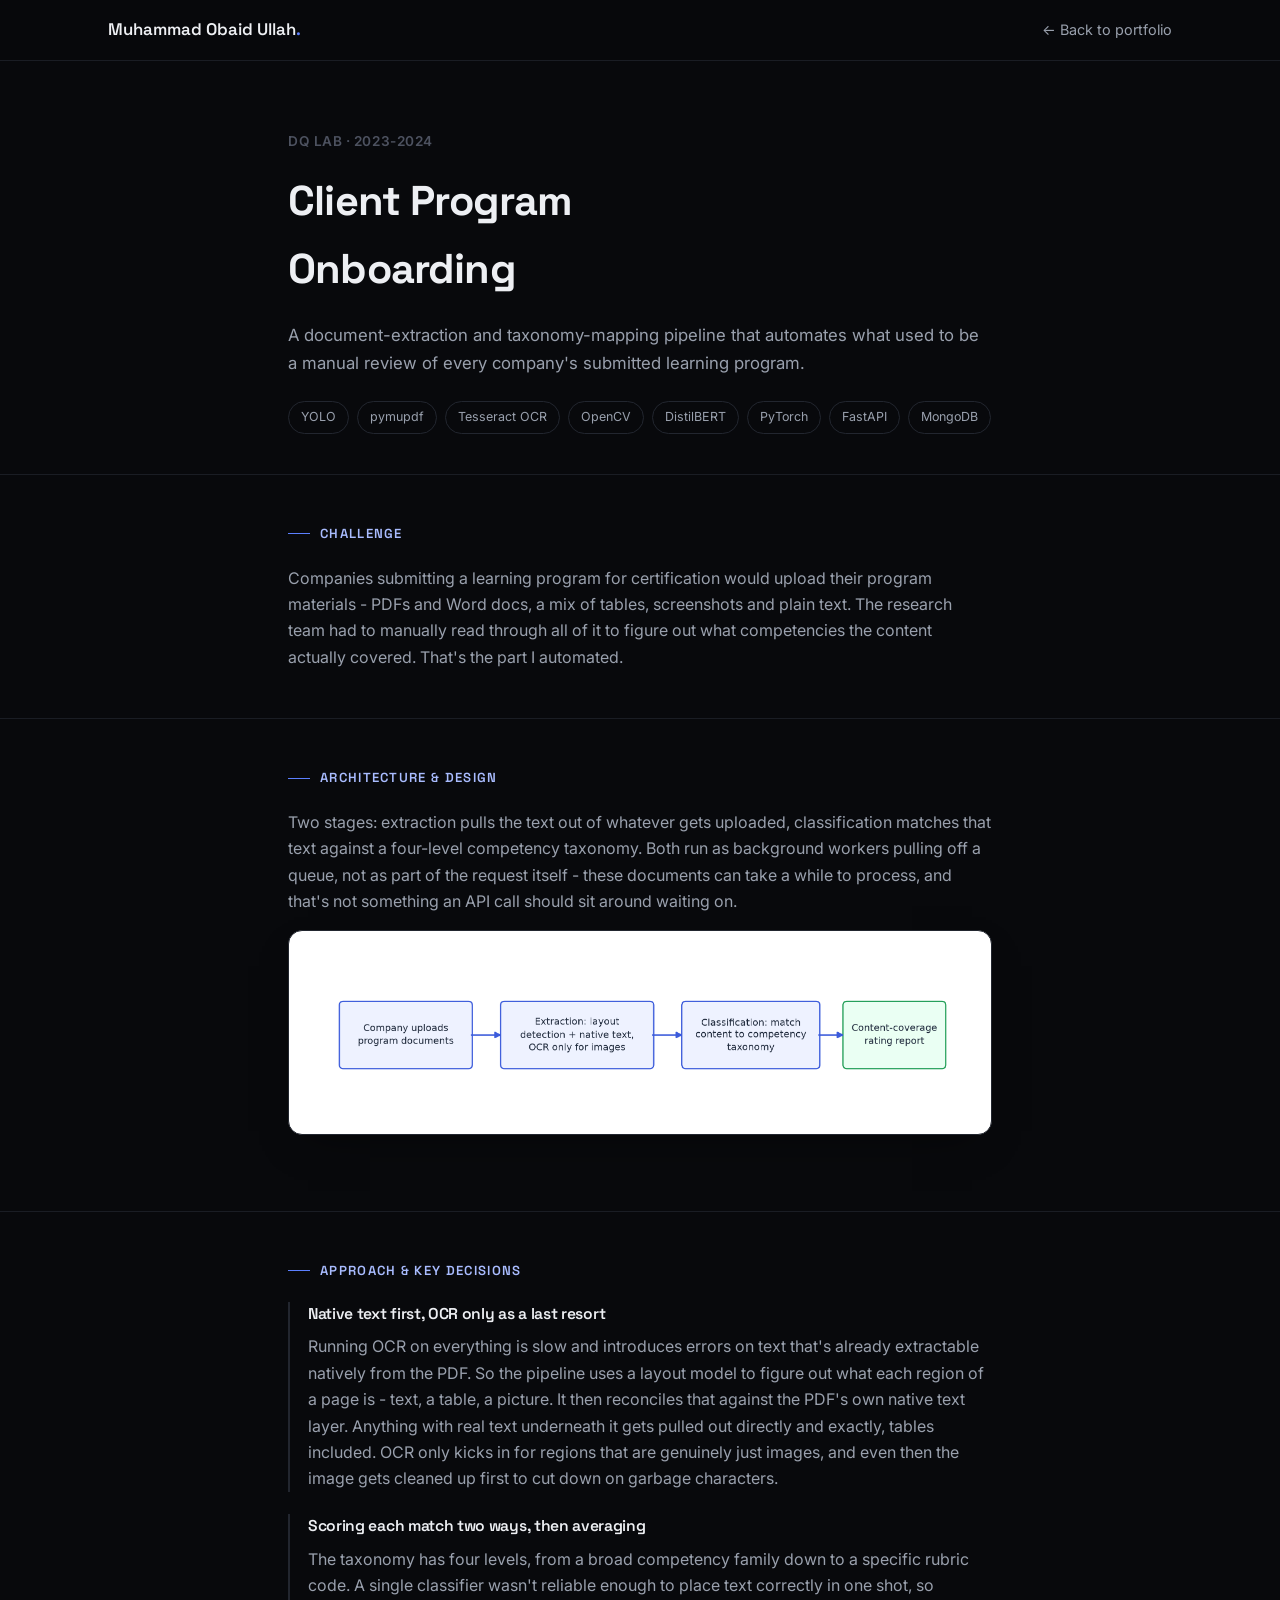
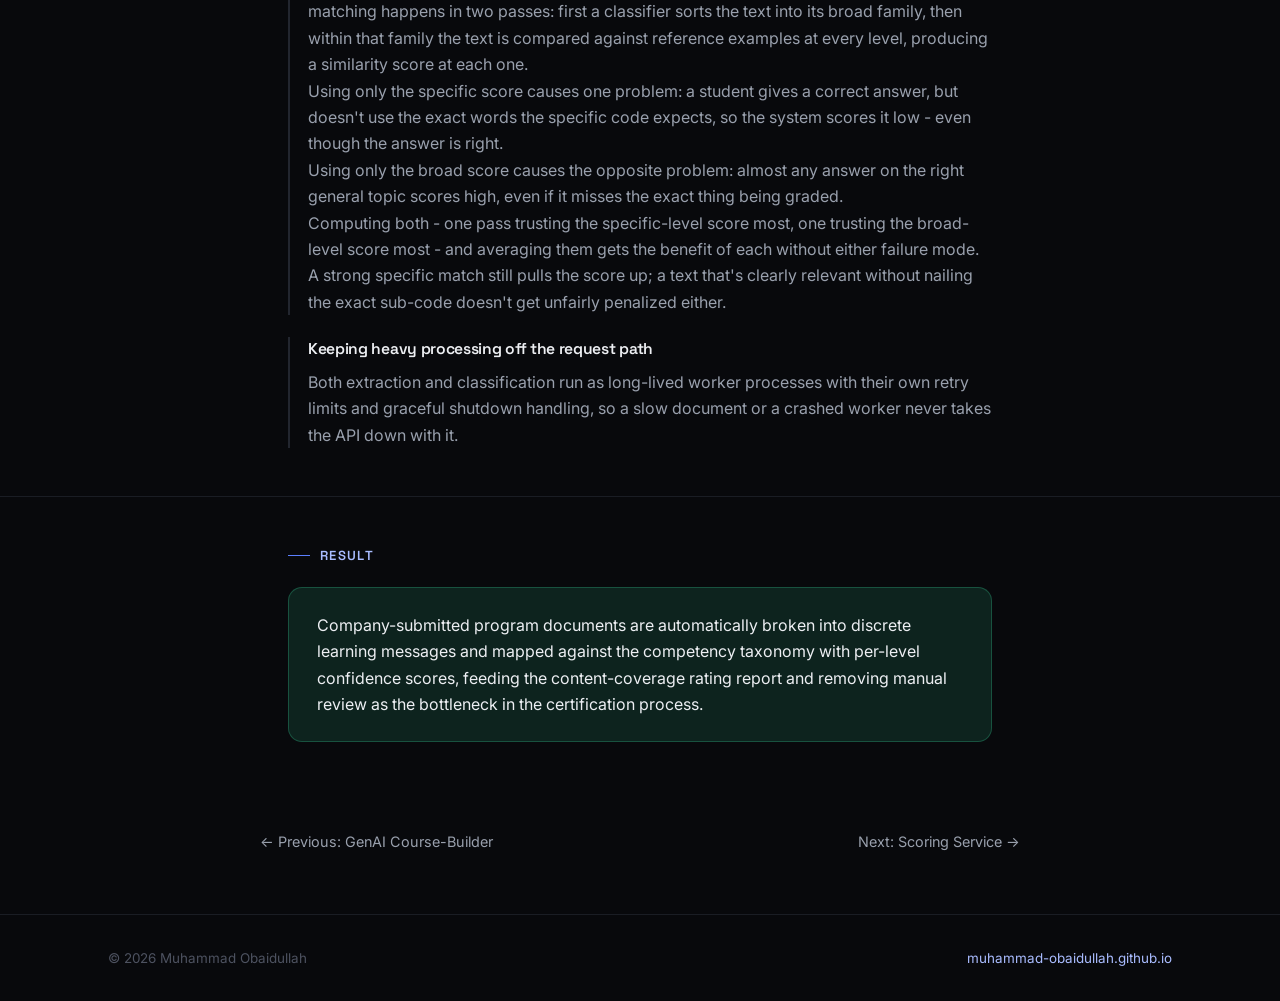
==== commit b1928ab4: "Remove remaining em-dashes from prose, fix run-ons and compound-modifier hyphens" ====
--- a/projects/client-onboarding.html
+++ b/projects/client-onboarding.html
@@ -39,8 +39,8 @@
       <h2>Challenge</h2>
       <p>
         Companies submitting a learning program for certification would upload their program
-        materials - PDFs and Word docs, a mix of tables, screenshots and plain text and
-        the research team had to manually read through all of it to figure out what
+        materials - PDFs and Word docs, a mix of tables, screenshots and plain text. The
+        research team had to manually read through all of it to figure out what
         competencies the content actually covered. That's the part I automated.
       </p>
     </div>
@@ -71,7 +71,7 @@
         <p>
           Running OCR on everything is slow and introduces errors on text that's already
           extractable natively from the PDF. So the pipeline uses a layout model to figure
-          out what each region of a page is - text, a table, a picture then reconciles
+          out what each region of a page is - text, a table, a picture. It then reconciles
           that against the PDF's own native text layer. Anything with real text underneath
           it gets pulled out directly and exactly, tables included. OCR only kicks in for
           regions that are genuinely just images, and even then the image gets cleaned up
@@ -122,10 +122,10 @@
       <h2>Result</h2>
       <div class="result-banner">
         <p>
-          Company submitted program documents are automatically broken into discrete
+          Company-submitted program documents are automatically broken into discrete
           learning messages and mapped against the competency taxonomy with per-level
-          confidence scores, feeding the content-coverage rating report removing manual
-          review as the bottleneck in the certification process.
+          confidence scores, feeding the content-coverage rating report and removing
+          manual review as the bottleneck in the certification process.
         </p>
       </div>
     </div>
